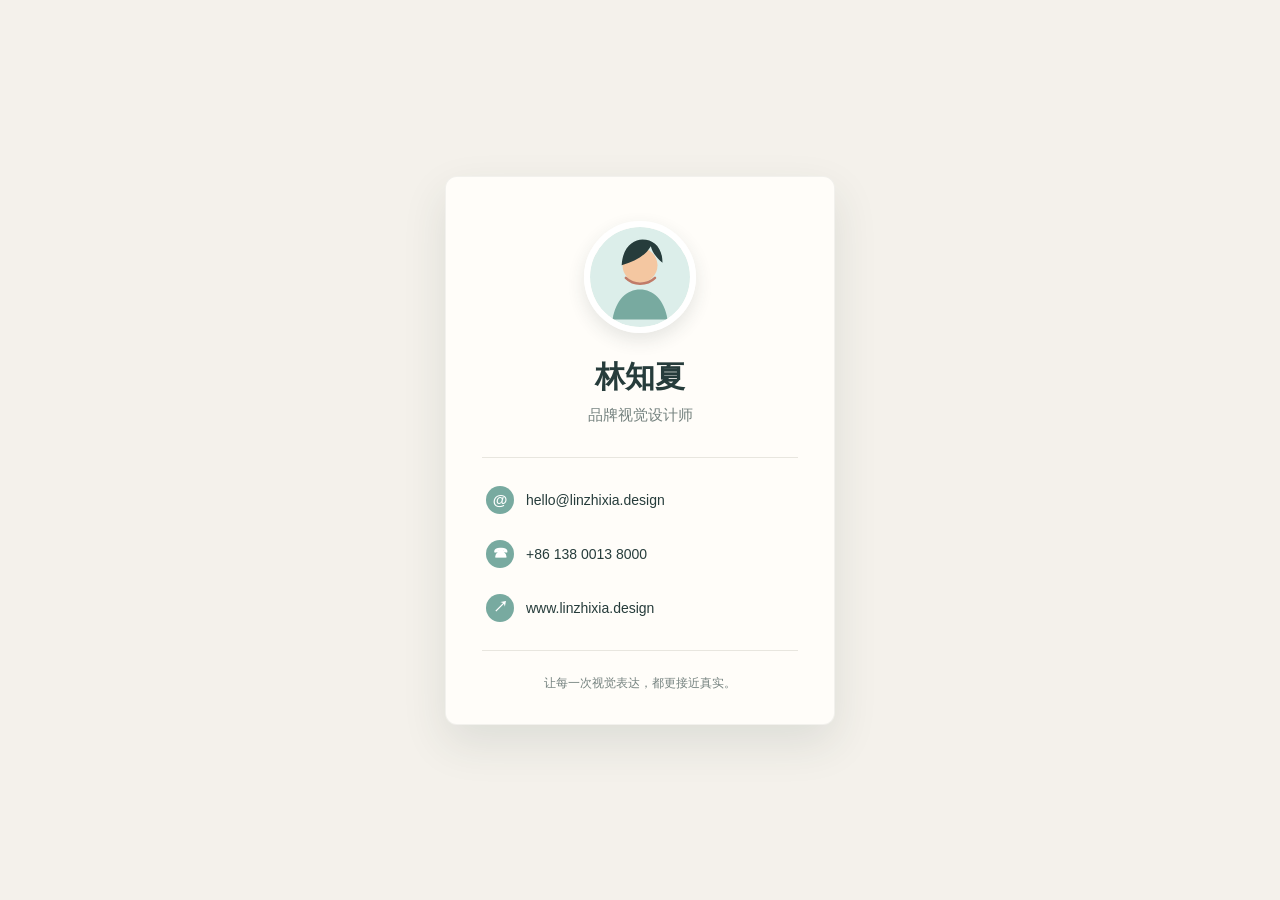
==== index.html @ 92153068 "新增个人名片页面及样式文件" ====
<!DOCTYPE html>
<html lang="zh-CN">
<head>
  <meta charset="UTF-8">
  <meta name="viewport" content="width=device-width, initial-scale=1.0">
  <title>个人名片 | 林知夏</title>
  <link rel="stylesheet" href="styles.css">
</head>
<body>
  <!-- 页面主内容：使用单张名片承载个人信息 -->
  <main class="page-shell">
    <article class="profile-card">
      <!-- 圆形头像区域，使用内置 SVG 保持页面无需额外图片资源也能显示 -->
      <div class="avatar" role="img" aria-label="林知夏的头像">
        <svg viewBox="0 0 120 120" aria-hidden="true">
          <circle cx="60" cy="60" r="60" fill="#dceeea" />
          <circle cx="60" cy="46" r="21" fill="#f4c7a1" />
          <path d="M38 46c1-22 14-31 25-31 14 0 24 10 24 28-7-6-12-12-14-20-7 12-19 18-35 23Z" fill="#263c3b" />
          <path d="M27 111c4-24 17-36 33-36s29 12 33 36" fill="#78aaa0" />
          <path d="M43 61c5 5 12 7 17 7 7 0 13-2 18-7" fill="none" stroke="#c17b68" stroke-linecap="round" stroke-width="3" />
        </svg>
      </div>

      <!-- 基本身份信息 -->
      <header class="profile-heading">
        <h1>林知夏</h1>
        <p>品牌视觉设计师</p>
      </header>

      <!-- 联系方式列表：每行信息都使用语义化链接，便于直接操作 -->
      <address class="contact-list">
        <a href="mailto:hello@linzhixia.design" class="contact-item">
          <span class="contact-icon" aria-hidden="true">@</span>
          <span>hello@linzhixia.design</span>
        </a>
        <a href="tel:+8613800138000" class="contact-item">
          <span class="contact-icon" aria-hidden="true">☎</span>
          <span>+86 138 0013 8000</span>
        </a>
        <a href="https://www.linzhixia.design" class="contact-item" target="_blank" rel="noreferrer">
          <span class="contact-icon" aria-hidden="true">↗</span>
          <span>www.linzhixia.design</span>
        </a>
      </address>

      <!-- 简短个人签名，作为名片底部的视觉收束 -->
      <p class="profile-note">让每一次视觉表达，都更接近真实。</p>
    </article>
  </main>
</body>
</html>
---- styles.css ----
/* 全局色彩与尺寸变量，便于快速调整名片的视觉风格 */
:root {
  --page-bg: #f4f1eb;
  --card-bg: #fffdf9;
  --ink: #263c3b;
  --muted: #75827f;
  --accent: #78aaa0;
  --line: #e8e6df;
  --card-radius: 12px;
}

/* 统一盒模型，并清除浏览器默认间距 */
* {
  box-sizing: border-box;
}

body {
  margin: 0;
  min-width: 320px;
  min-height: 100vh;
  color: var(--ink);
  background: var(--page-bg);
  font-family: "Noto Sans SC", "Microsoft YaHei", sans-serif;
}

/* 使用弹性布局让名片在不同屏幕中始终水平、垂直居中 */
.page-shell {
  display: grid;
  min-height: 100vh;
  padding: 32px 20px;
  place-items: center;
}

/* 名片主体：12px 圆角、柔和阴影与悬停上浮动画 */
.profile-card {
  width: min(100%, 390px);
  padding: 44px 36px 32px;
  text-align: center;
  background: var(--card-bg);
  border: 1px solid rgba(38, 60, 59, 0.06);
  border-radius: var(--card-radius);
  box-shadow: 0 18px 45px rgba(38, 60, 59, 0.11);
  transition: transform 260ms ease, box-shadow 260ms ease;
}

.profile-card:hover {
  transform: translateY(-6px);
  box-shadow: 0 24px 52px rgba(38, 60, 59, 0.16);
}

/* 头像采用固定比例，避免内容变化造成布局跳动 */
.avatar {
  width: 112px;
  aspect-ratio: 1;
  margin: 0 auto 24px;
  overflow: hidden;
  border: 6px solid #fff;
  border-radius: 50%;
  box-shadow: 0 7px 18px rgba(38, 60, 59, 0.12);
}

.avatar svg {
  display: block;
  width: 100%;
  height: 100%;
}

.profile-heading h1 {
  margin: 0;
  font-size: 30px;
  font-weight: 700;
  letter-spacing: 0;
}

.profile-heading p {
  margin: 8px 0 0;
  color: var(--muted);
  font-size: 15px;
  letter-spacing: 0;
}

/* 地址元素默认有斜体样式，这里重置为名片内统一的正文样式 */
.contact-list {
  display: grid;
  gap: 10px;
  margin: 32px 0 0;
  padding: 20px 0;
  font-style: normal;
  border-top: 1px solid var(--line);
  border-bottom: 1px solid var(--line);
}

.contact-item {
  display: flex;
  align-items: center;
  gap: 12px;
  min-width: 0;
  padding: 8px 4px;
  color: var(--ink);
  font-size: 14px;
  text-align: left;
  text-decoration: none;
  transition: color 180ms ease, transform 180ms ease;
}

.contact-item:hover {
  color: #4e877d;
  transform: translateX(3px);
}

.contact-item > span:last-child {
  overflow: hidden;
  text-overflow: ellipsis;
  white-space: nowrap;
}

.contact-icon {
  display: grid;
  flex: 0 0 28px;
  width: 28px;
  height: 28px;
  color: #fff;
  font-size: 15px;
  font-weight: 700;
  background: var(--accent);
  border-radius: 50%;
  place-items: center;
}

.profile-note {
  margin: 24px 0 0;
  color: var(--muted);
  font-size: 12px;
  letter-spacing: 0;
}

/* 小屏幕上收紧留白，让内容保持舒适的可视范围 */
@media (max-width: 420px) {
  .page-shell {
    padding: 20px 14px;
  }

  .profile-card {
    padding: 36px 24px 28px;
  }
}

/* 用户偏好减少动画时，仍保留完整的静态信息展示 */
@media (prefers-reduced-motion: reduce) {
  .profile-card,
  .contact-item {
    transition: none;
  }
}
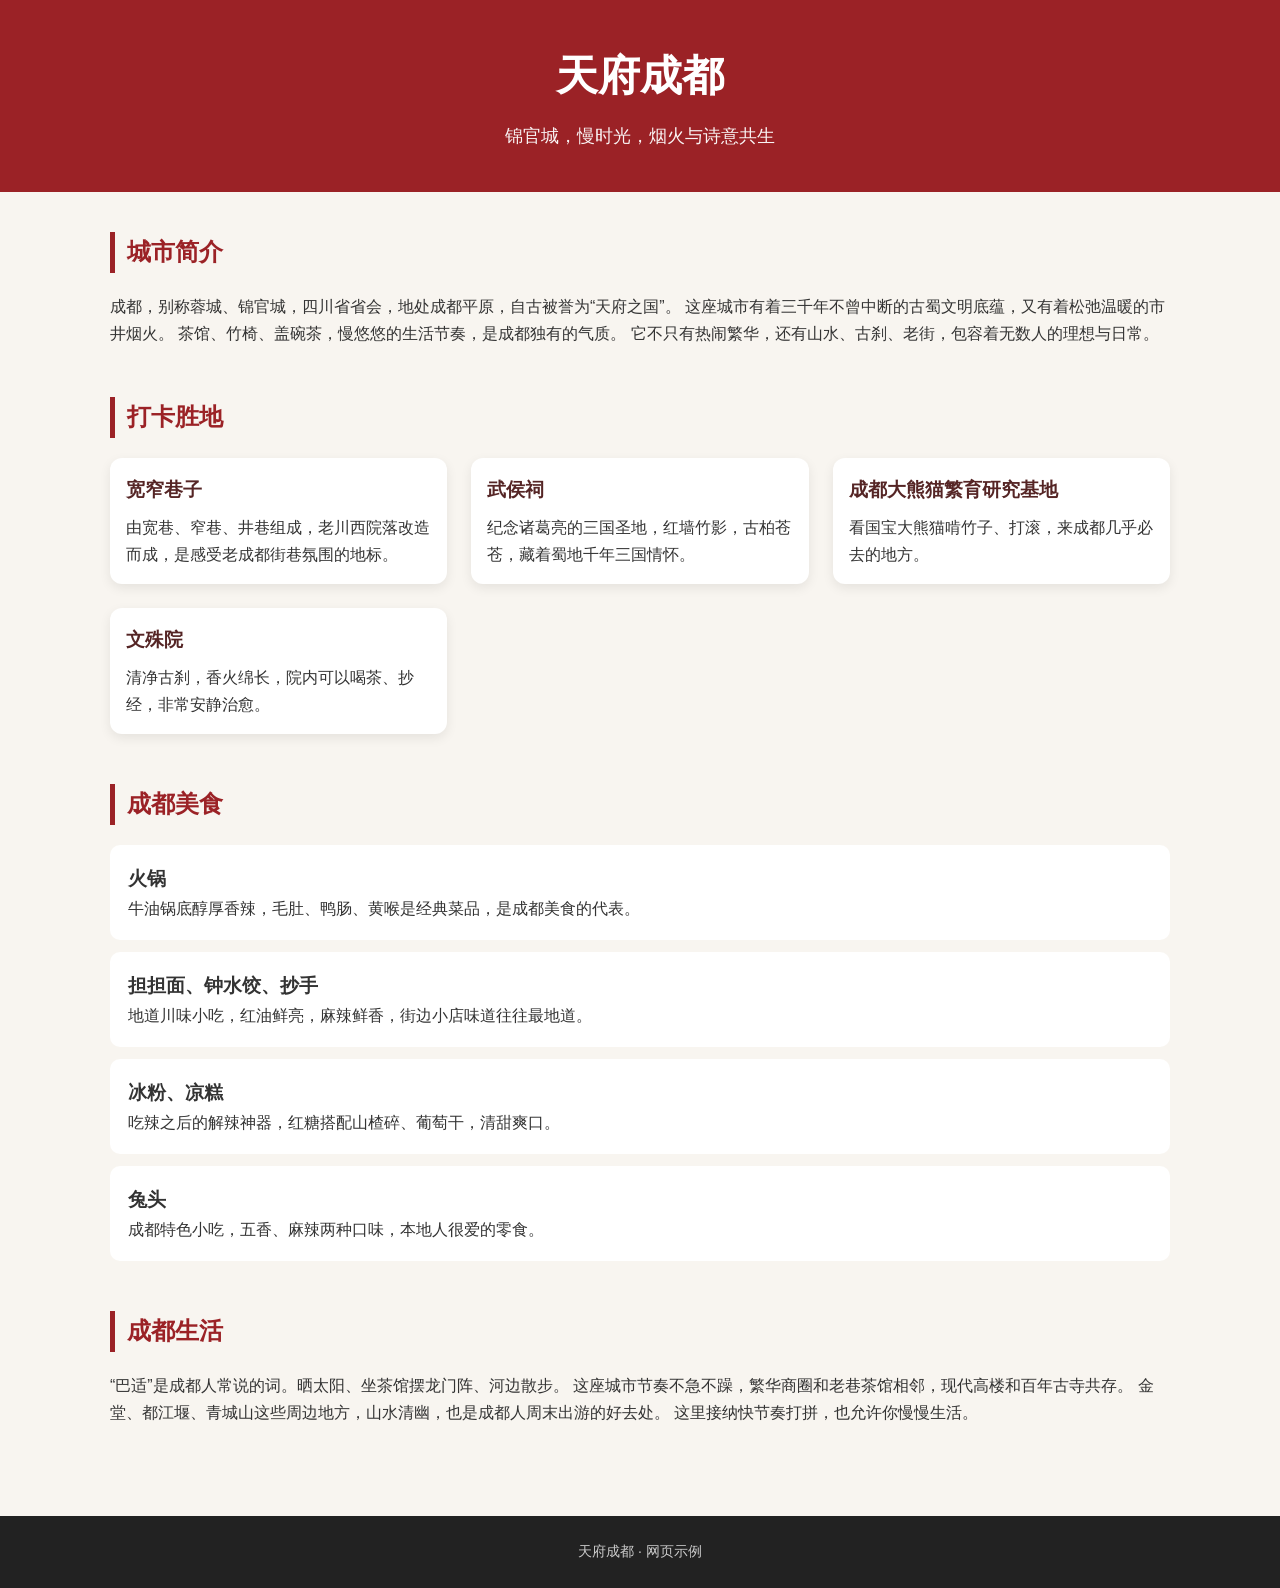
==== commit ac91b9ad: "Rename chengdu index.html to index.html" ====
--- a/index.html
+++ b/index.html
@@ -1,51 +1,152 @@
-<!DOCTYPE html>
-<html lang="zh-CN">
-<head>
-  <meta charset="UTF-8">
-  <meta name="viewport" content="width=device-width, initial-scale=1.0">
-  <title>个人名片 | 林知夏</title>
-  <link rel="stylesheet" href="styles.css">
-</head>
-<body>
-  <!-- 页面主内容：使用单张名片承载个人信息 -->
-  <main class="page-shell">
-    <article class="profile-card">
-      <!-- 圆形头像区域，使用内置 SVG 保持页面无需额外图片资源也能显示 -->
-      <div class="avatar" role="img" aria-label="林知夏的头像">
-        <svg viewBox="0 0 120 120" aria-hidden="true">
-          <circle cx="60" cy="60" r="60" fill="#dceeea" />
-          <circle cx="60" cy="46" r="21" fill="#f4c7a1" />
-          <path d="M38 46c1-22 14-31 25-31 14 0 24 10 24 28-7-6-12-12-14-20-7 12-19 18-35 23Z" fill="#263c3b" />
-          <path d="M27 111c4-24 17-36 33-36s29 12 33 36" fill="#78aaa0" />
-          <path d="M43 61c5 5 12 7 17 7 7 0 13-2 18-7" fill="none" stroke="#c17b68" stroke-linecap="round" stroke-width="3" />
-        </svg>
-      </div>
-
-      <!-- 基本身份信息 -->
-      <header class="profile-heading">
-        <h1>林知夏</h1>
-        <p>品牌视觉设计师</p>
-      </header>
-
-      <!-- 联系方式列表：每行信息都使用语义化链接，便于直接操作 -->
-      <address class="contact-list">
-        <a href="mailto:hello@linzhixia.design" class="contact-item">
-          <span class="contact-icon" aria-hidden="true">@</span>
-          <span>hello@linzhixia.design</span>
-        </a>
-        <a href="tel:+8613800138000" class="contact-item">
-          <span class="contact-icon" aria-hidden="true">☎</span>
-          <span>+86 138 0013 8000</span>
-        </a>
-        <a href="https://www.linzhixia.design" class="contact-item" target="_blank" rel="noreferrer">
-          <span class="contact-icon" aria-hidden="true">↗</span>
-          <span>www.linzhixia.design</span>
-        </a>
-      </address>
-
-      <!-- 简短个人签名，作为名片底部的视觉收束 -->
-      <p class="profile-note">让每一次视觉表达，都更接近真实。</p>
-    </article>
-  </main>
-</body>
-</html>+<!DOCTYPE html>
+<html lang="zh-CN">
+<head>
+    <meta charset="UTF-8">
+    <meta name="viewport" content="width=device-width, initial-scale=1.0">
+    <title>天府成都 · 一座来了就不想走的城市</title>
+    <style>
+        * {
+            margin: 0;
+            padding: 0;
+            box-sizing: border-box;
+            font-family: "Microsoft YaHei", sans-serif;
+        }
+        body {
+            background-color: #f8f5f0;
+            color: #333;
+            line-height: 1.7;
+        }
+        /* 头部纯色横幅 */
+        .banner {
+            width: 100%;
+            background-color: #9b2226;
+            padding: 40px 20px;
+            display: flex;
+            align-items: center;
+            justify-content: center;
+            color: white;
+            text-align: center;
+        }
+        .banner h1 {
+            font-size: 42px;
+            margin-bottom:10px;
+        }
+        .banner p {
+            font-size:18px;
+            opacity:0.95;
+        }
+        .container {
+            max-width: 1100px;
+            margin: 0 auto;
+            padding: 40px 20px;
+        }
+        section {
+            margin-bottom:50px;
+        }
+        h2 {
+            color:#9b2226;
+            border-left: 5px solid #9b2226;
+            padding-left:12px;
+            margin-bottom:20px;
+        }
+        .grid {
+            display: grid;
+            grid-template-columns: repeat(auto-fit, minmax(260px,1fr));
+            gap:24px;
+        }
+        .card {
+            background: #fff;
+            border-radius:12px;
+            padding:16px;
+            box-shadow: 0 4px 12px rgba(0,0,0,0.08);
+        }
+        .card h3 {
+            margin-bottom:8px;
+            color:#552525;
+        }
+        .food-item {
+            background:#fff;
+            padding:18px;
+            border-radius:10px;
+            margin-bottom:12px;
+        }
+        footer {
+            background:#222;
+            color:#ccc;
+            text-align:center;
+            padding:24px;
+            font-size:14px;
+        }
+    </style>
+</head>
+<body>
+    <div class="banner">
+        <div>
+            <h1>天府成都</h1>
+            <p>锦官城，慢时光，烟火与诗意共生</p>
+        </div>
+    </div>
+    <div class="container">
+        <section>
+            <h2>城市简介</h2>
+            <p>成都，别称蓉城、锦官城，四川省省会，地处成都平原，自古被誉为“天府之国”。
+            这座城市有着三千年不曾中断的古蜀文明底蕴，又有着松弛温暖的市井烟火。
+            茶馆、竹椅、盖碗茶，慢悠悠的生活节奏，是成都独有的气质。
+            它不只有热闹繁华，还有山水、古刹、老街，包容着无数人的理想与日常。</p>
+        </section>
+
+        <section>
+            <h2>打卡胜地</h2>
+            <div class="grid">
+                <div class="card">
+                    <h3>宽窄巷子</h3>
+                    <p>由宽巷、窄巷、井巷组成，老川西院落改造而成，是感受老成都街巷氛围的地标。</p>
+                </div>
+                <div class="card">
+                    <h3>武侯祠</h3>
+                    <p>纪念诸葛亮的三国圣地，红墙竹影，古柏苍苍，藏着蜀地千年三国情怀。</p>
+                </div>
+                <div class="card">
+                    <h3>成都大熊猫繁育研究基地</h3>
+                    <p>看国宝大熊猫啃竹子、打滚，来成都几乎必去的地方。</p>
+                </div>
+                <div class="card">
+                    <h3>文殊院</h3>
+                    <p>清净古刹，香火绵长，院内可以喝茶、抄经，非常安静治愈。</p>
+                </div>
+            </div>
+        </section>
+
+        <section>
+            <h2>成都美食</h2>
+            <div class="food-item">
+                <h3>火锅</h3>
+                <p>牛油锅底醇厚香辣，毛肚、鸭肠、黄喉是经典菜品，是成都美食的代表。</p>
+            </div>
+            <div class="food-item">
+                <h3>担担面、钟水饺、抄手</h3>
+                <p>地道川味小吃，红油鲜亮，麻辣鲜香，街边小店味道往往最地道。</p>
+            </div>
+            <div class="food-item">
+                <h3>冰粉、凉糕</h3>
+                <p>吃辣之后的解辣神器，红糖搭配山楂碎、葡萄干，清甜爽口。</p>
+            </div>
+            <div class="food-item">
+                <h3>兔头</h3>
+                <p>成都特色小吃，五香、麻辣两种口味，本地人很爱的零食。</p>
+            </div>
+        </section>
+
+        <section>
+            <h2>成都生活</h2>
+            <p>“巴适”是成都人常说的词。晒太阳、坐茶馆摆龙门阵、河边散步。
+            这座城市节奏不急不躁，繁华商圈和老巷茶馆相邻，现代高楼和百年古寺共存。
+            金堂、都江堰、青城山这些周边地方，山水清幽，也是成都人周末出游的好去处。
+            这里接纳快节奏打拼，也允许你慢慢生活。</p>
+        </section>
+    </div>
+    <footer>
+        天府成都 · 网页示例
+    </footer>
+</body>
+</html>
